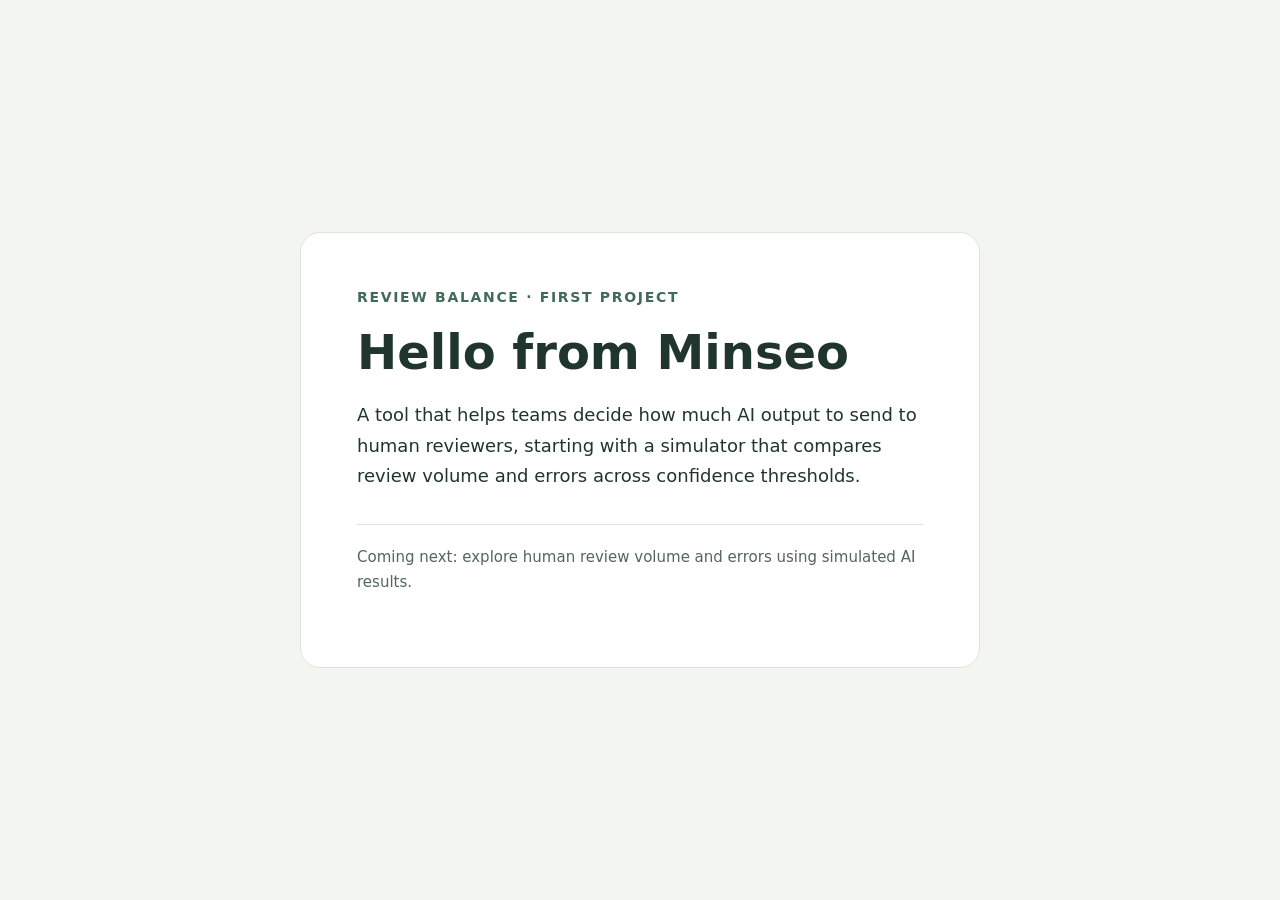
==== index.html @ 01564bc0 "Add hello page" ====
<!DOCTYPE html>
<html lang="en">
<head>
  <meta charset="UTF-8">
  <meta name="viewport" content="width=device-width, initial-scale=1.0">
  <title>Review Balance</title>
  <style>
    * { box-sizing: border-box; }
    body { margin: 0; min-height: 100vh; display: grid; place-items: center; padding: 24px; background: #f3f5f1; color: #20352d; font-family: system-ui, sans-serif; }
    main { width: 100%; max-width: 680px; padding: clamp(24px, 6vw, 56px); background: white; border: 1px solid #dce4dc; border-radius: 20px; }
    .label { color: #426b57; font-size: 14px; font-weight: 700; letter-spacing: .12em; text-transform: uppercase; }
    h1 { font-size: clamp(32px, 6vw, 48px); line-height: 1.15; margin: 20px 0; }
    p { font-size: 18px; line-height: 1.7; }
    .status { margin-top: 32px; padding-top: 20px; border-top: 1px solid #dce4dc; color: #53665a; font-size: 15px; }
  </style>
</head>
<body>
  <main>
    <div class="label">Review Balance · First project</div>
    <h1>Hello from Minseo</h1>
    <p>A tool that helps teams decide how much AI output to send to human reviewers, starting with a simulator that compares review volume and errors across confidence thresholds.</p>
    <p class="status">Coming next: explore human review volume and errors using simulated AI results.</p>
  </main>
</body>
</html>
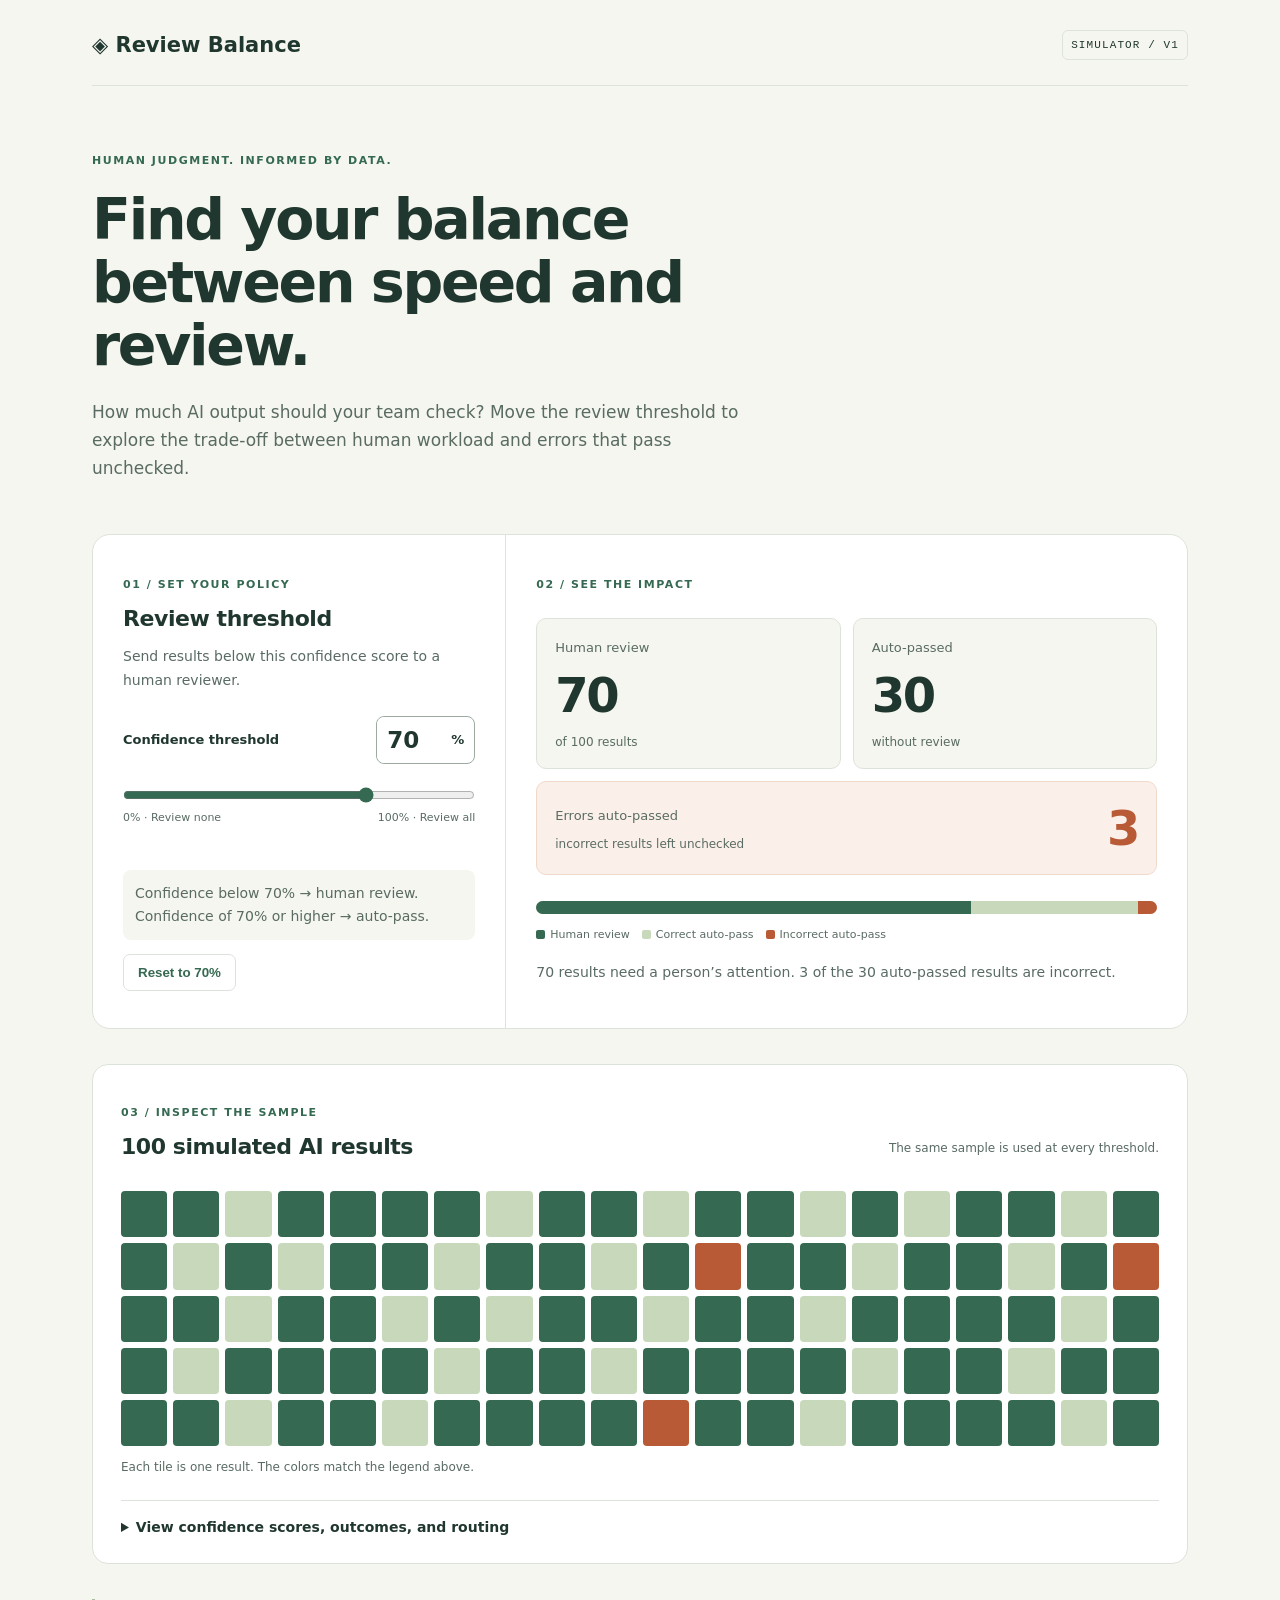
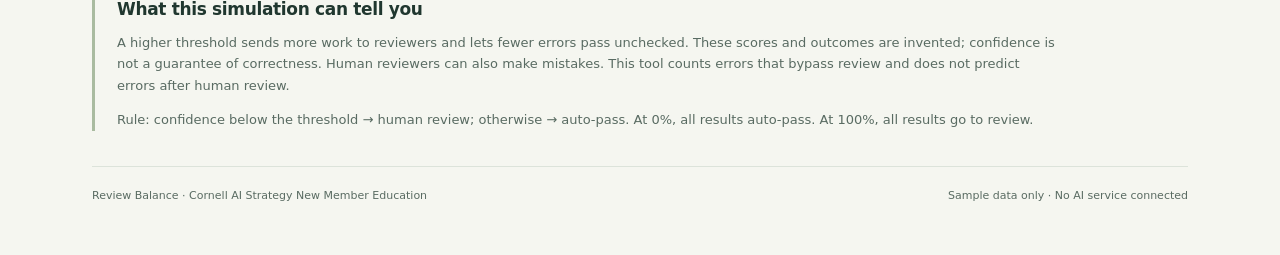
==== commit 195b3a48: "Build Version 1" ====
--- a/index.html
+++ b/index.html
@@ -3,23 +3,27 @@
 <head>
   <meta charset="UTF-8">
   <meta name="viewport" content="width=device-width, initial-scale=1.0">
-  <title>Review Balance</title>
-  <style>
-    * { box-sizing: border-box; }
-    body { margin: 0; min-height: 100vh; display: grid; place-items: center; padding: 24px; background: #f3f5f1; color: #20352d; font-family: system-ui, sans-serif; }
-    main { width: 100%; max-width: 680px; padding: clamp(24px, 6vw, 56px); background: white; border: 1px solid #dce4dc; border-radius: 20px; }
-    .label { color: #426b57; font-size: 14px; font-weight: 700; letter-spacing: .12em; text-transform: uppercase; }
-    h1 { font-size: clamp(32px, 6vw, 48px); line-height: 1.15; margin: 20px 0; }
-    p { font-size: 18px; line-height: 1.7; }
-    .status { margin-top: 32px; padding-top: 20px; border-top: 1px solid #dce4dc; color: #53665a; font-size: 15px; }
-  </style>
+  <title>Review Balance — Human review simulator</title>
+  <link rel="stylesheet" href="style.css">
+  <script src="script.js" defer></script>
 </head>
 <body>
   <main>
-    <div class="label">Review Balance · First project</div>
-    <h1>Hello from Minseo</h1>
-    <p>A tool that helps teams decide how much AI output to send to human reviewers, starting with a simulator that compares review volume and errors across confidence thresholds.</p>
-    <p class="status">Coming next: explore human review volume and errors using simulated AI results.</p>
+    <header><a class="brand" href="index.html">◈ Review Balance</a><span class="badge">SIMULATOR / V1</span></header>
+    <section class="intro"><p class="eyebrow">HUMAN JUDGMENT. INFORMED BY DATA.</p><h1>Find your balance<br>between speed and review.</h1><p>How much AI output should your team check? Move the review threshold to explore the trade-off between human workload and errors that pass unchecked.</p></section>
+    <section class="workspace" aria-label="Review simulator">
+      <div class="controls"><p class="eyebrow">01 / SET YOUR POLICY</p><h2>Review threshold</h2><p>Send results below this confidence score to a human reviewer.</p>
+        <label class="number-label" for="threshold">Confidence threshold <span class="number-wrap"><input id="threshold" type="number" min="0" max="100" step="1" value="70" aria-describedby="policy error"><span>%</span></span></label>
+        <label class="sr-only" for="slider">Adjust confidence threshold</label><input id="slider" type="range" min="0" max="100" step="1" value="70"><div class="range-labels"><span>0% · Review none</span><span>100% · Review all</span></div>
+        <p id="error" role="alert"></p><p id="policy" class="policy"></p><button id="reset" type="button">Reset to 70%</button>
+      </div>
+      <div class="results"><p class="eyebrow">02 / SEE THE IMPACT</p><div class="metrics" aria-live="polite" aria-atomic="true"><article><p>Human review</p><strong id="review">—</strong><span>of 100 results</span></article><article><p>Auto-passed</p><strong id="passed">—</strong><span>without review</span></article><article class="error-card"><p>Errors auto-passed</p><strong id="errors">—</strong><span>incorrect results left unchecked</span></article></div>
+        <div class="bar" aria-hidden="true"><div id="review-bar"></div><div id="pass-bar"></div><div id="error-bar"></div></div><div class="legend"><span><i class="review-dot"></i>Human review</span><span><i class="pass-dot"></i>Correct auto-pass</span><span><i class="error-dot"></i>Incorrect auto-pass</span></div><p id="summary" class="summary"></p>
+      </div>
+    </section>
+    <section class="dataset"><div class="section-heading"><div><p class="eyebrow">03 / INSPECT THE SAMPLE</p><h2>100 simulated AI results</h2></div><p>The same sample is used at every threshold.</p></div><div id="grid" class="grid" aria-hidden="true"></div><p class="hint">Each tile is one result. The colors match the legend above.</p><details><summary>View confidence scores, outcomes, and routing</summary><div class="table-scroll"><table><caption class="sr-only">Simulated results and review decisions</caption><thead><tr><th>Result</th><th>Confidence</th><th>Actual outcome</th><th>Decision</th></tr></thead><tbody id="rows"></tbody></table></div></details></section>
+    <aside><h2>What this simulation can tell you</h2><p>A higher threshold sends more work to reviewers and lets fewer errors pass unchecked. These scores and outcomes are invented; confidence is not a guarantee of correctness. Human reviewers can also make mistakes. This tool counts errors that bypass review and does not predict errors after human review.</p><p>Rule: confidence below the threshold → human review; otherwise → auto-pass. At 0%, all results auto-pass. At 100%, all results go to review.</p></aside>
+    <footer>Review Balance · Cornell AI Strategy New Member Education <span>Sample data only · No AI service connected</span></footer>
   </main>
 </body>
 </html>
--- a/style.css
+++ b/style.css
@@ -0,0 +1 @@
+:root{color-scheme:light;--ink:#20372f;--muted:#596b62;--green:#356951;--line:#dce3da;--bg:#f5f6f0;--amber:#b75a35}*{box-sizing:border-box}body{margin:0;background:var(--bg);color:var(--ink);font-family:system-ui,-apple-system,sans-serif}main{max-width:1160px;margin:auto;padding:30px 32px}header{display:flex;justify-content:space-between;align-items:center;gap:15px;padding-bottom:25px;border-bottom:1px solid var(--line)}.brand{font-size:21px;font-weight:750;color:var(--ink);text-decoration:none}.badge{font:11px monospace;letter-spacing:.1em;border:1px solid var(--line);padding:8px;border-radius:6px}.intro{padding:55px 0 35px;max-width:810px}.eyebrow{font-size:11px!important;font-weight:750;letter-spacing:.14em;color:var(--green)}h1{font-size:clamp(34px,5vw,57px);line-height:1.1;letter-spacing:-.04em;margin:18px 0 22px}p{line-height:1.65;color:var(--muted)}.intro>p:last-child{max-width:660px;font-size:17px}h2{font-size:22px;letter-spacing:-.02em;margin:12px 0}.workspace{display:grid;grid-template-columns: .85fr 1.4fr;background:white;border:1px solid var(--line);border-radius:18px;overflow:hidden}.controls,.results{padding:30px}.controls{border-right:1px solid var(--line)}.controls>p{font-size:14px}.number-label{display:flex;justify-content:space-between;align-items:center;gap:8px;font-size:13px;font-weight:650;margin-top:24px}.number-wrap{display:flex;align-items:center;border:1px solid #9cab9e;border-radius:8px;padding-right:10px}input[type=number]{width:74px;padding:10px 4px 10px 10px;border:0;border-radius:8px;font:600 23px system-ui;color:var(--ink)}input[type=range]{width:100%;margin:23px 0 8px;accent-color:var(--green);cursor:pointer}.range-labels{display:flex;justify-content:space-between;gap:8px;font-size:11px;color:var(--muted)}#error{color:#a33e24;min-height:22px;font-size:13px;margin:10px 0}.policy{padding:12px;background:var(--bg);border-radius:8px;min-height:70px}button{background:white;color:var(--green);border:1px solid var(--line);border-radius:7px;padding:10px 14px;cursor:pointer;font-weight:650}button:hover{background:var(--bg)}:focus-visible{outline:3px solid #be802c;outline-offset:4px}.metrics{display:grid;grid-template-columns:repeat(2,minmax(0,1fr));gap:12px;margin-top:24px}.metrics article{padding:18px;background:var(--bg);border:1px solid var(--line);border-radius:10px}.metrics p{margin:0;font-size:13px}.metrics strong{display:block;font-size:48px;letter-spacing:-.05em;margin:8px 0}.metrics span{font-size:12px;color:var(--muted)}.metrics .error-card{grid-column:1/-1;display:grid;grid-template-columns:1fr auto;align-items:center;background:#fbf0e9;border-color:#efd9cb}.error-card strong{grid-column:2;grid-row:1/3;color:var(--amber);margin:0}.bar{display:flex;height:13px;border-radius:20px;overflow:hidden;margin:26px 0 14px;background:var(--line)}#review-bar,.review-dot,.grid .review{background:var(--green)}#pass-bar,.pass-dot,.grid .pass{background:#c8d9bb}#error-bar,.error-dot,.grid .error{background:var(--amber)}.legend{display:flex;flex-wrap:wrap;gap:12px;font-size:11px;color:var(--muted)}.legend span{display:flex;align-items:center;gap:5px}.legend i{width:9px;height:9px;border-radius:2px}.summary{font-size:14px;margin-top:20px}.dataset{margin:35px 0;border:1px solid var(--line);border-radius:16px;padding:28px;background:#fff}.section-heading{display:flex;justify-content:space-between;align-items:end;gap:20px}.section-heading>p,.hint{font-size:12px}.grid{display:grid;grid-template-columns:repeat(20,minmax(0,1fr));gap:6px;margin-top:20px}.tile{aspect-ratio:1;border-radius:4px}details{border-top:1px solid var(--line);margin-top:22px;padding-top:18px}summary{cursor:pointer;font-size:14px;font-weight:600}.table-scroll{max-height:310px;overflow:auto;margin-top:15px}table{width:100%;border-collapse:collapse;text-align:left;font-size:13px}th,td{padding:10px;border-bottom:1px solid var(--line)}th{position:sticky;top:0;background:var(--bg)}aside{border-left:3px solid #a9bba0;padding:0 22px;margin:30px 0}aside h2{font-size:17px}aside p{font-size:13px;max-width:940px}footer{border-top:1px solid var(--line);padding:22px 0;display:flex;justify-content:space-between;gap:15px;font-size:11px;color:var(--muted);margin-top:35px}.sr-only{position:absolute;width:1px;height:1px;padding:0;margin:-1px;overflow:hidden;clip:rect(0,0,0,0);white-space:nowrap;border:0}@media(max-width:760px){main{padding:20px}.intro{padding-top:35px}.workspace{grid-template-columns:1fr}.controls{border-right:0;border-bottom:1px solid var(--line)}.controls,.results,.dataset{padding:22px}.section-heading{display:block}.grid{grid-template-columns:repeat(10,minmax(0,1fr));gap:5px}footer{flex-direction:column}.metrics strong{font-size:40px}th,td{padding:8px 6px}}
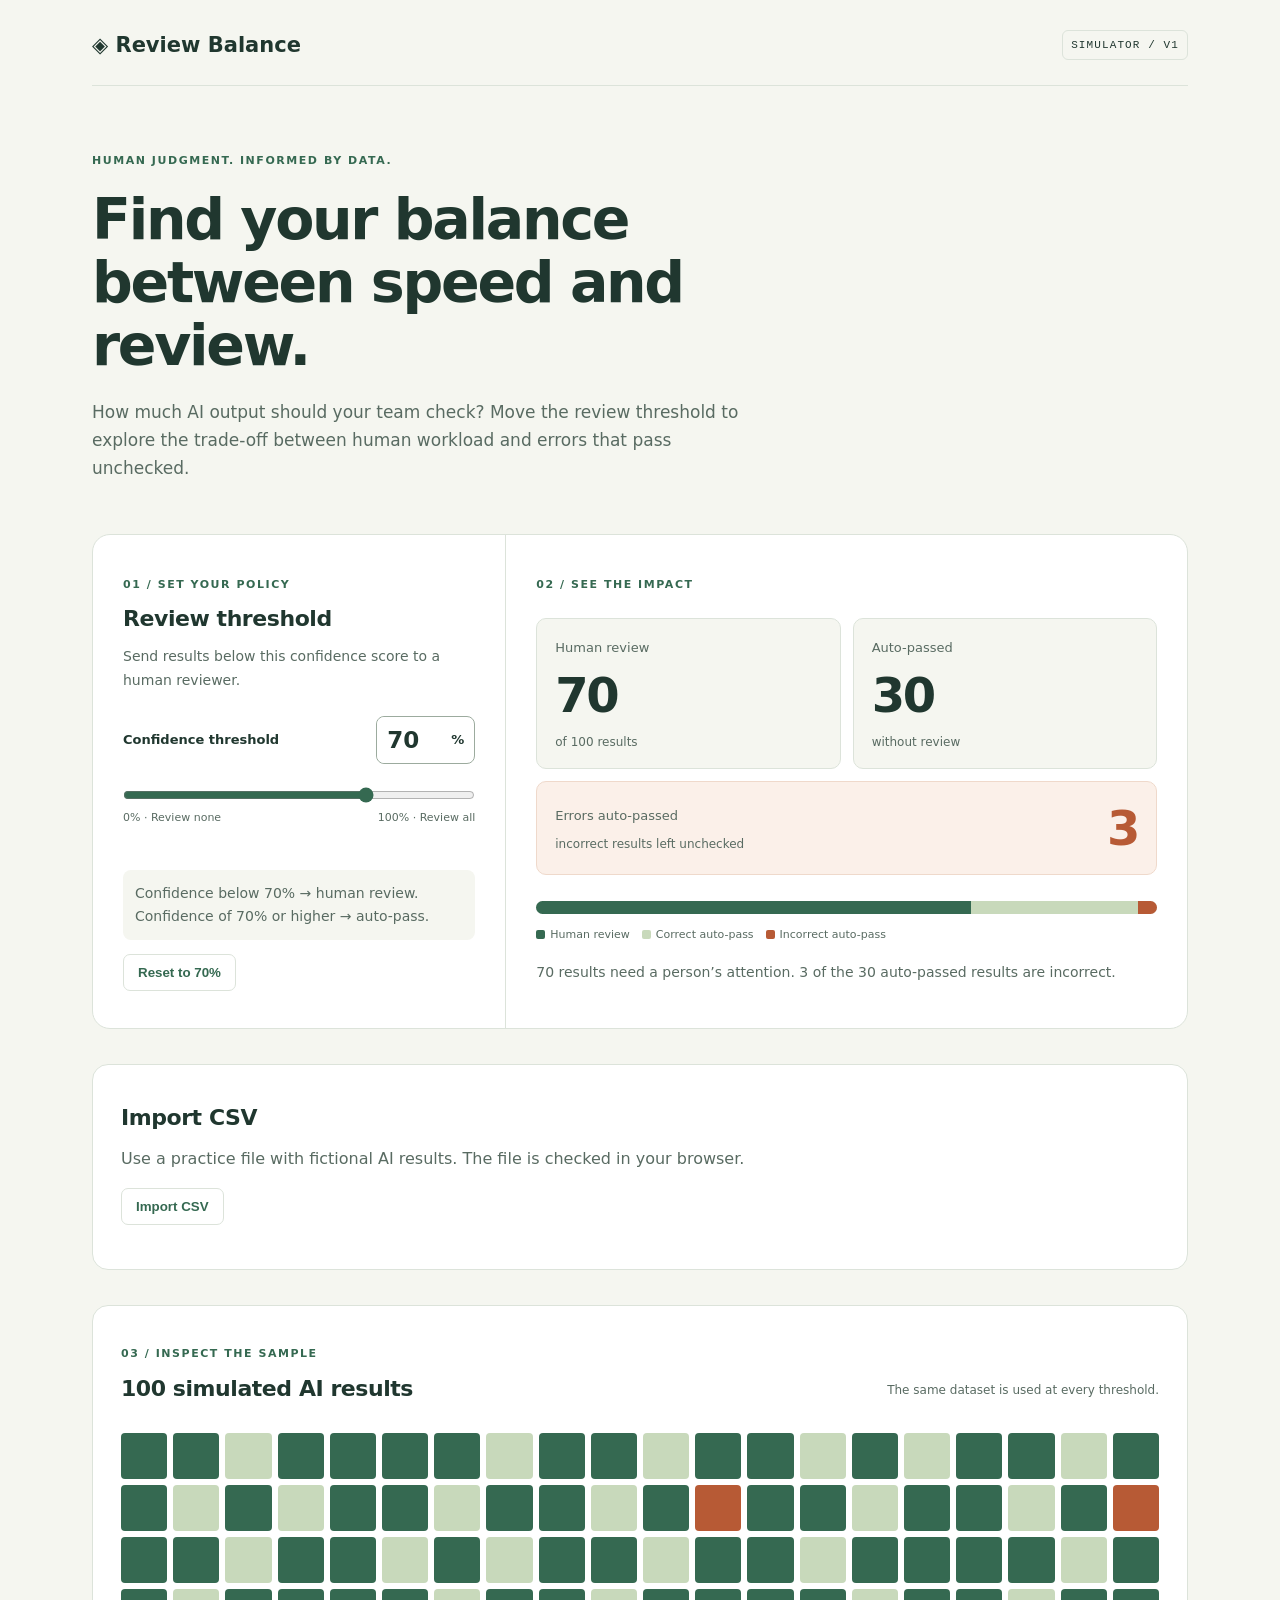
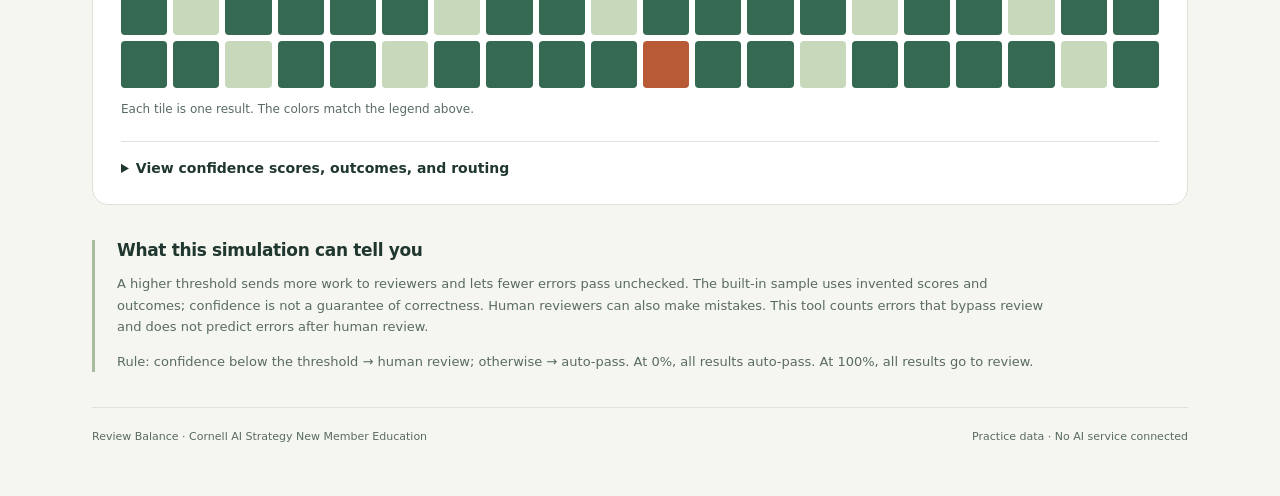
==== commit 7b782846: "Add CSV import with validation" ====
--- a/index.html
+++ b/index.html
@@ -5,6 +5,9 @@
   <meta name="viewport" content="width=device-width, initial-scale=1.0">
   <title>Review Balance — Human review simulator</title>
   <link rel="stylesheet" href="style.css">
+  <script src="data/clean.js" defer></script>
+  <script src="data/schema.js" defer></script>
+  <script src="data/validate.js" defer></script>
   <script src="script.js" defer></script>
 </head>
 <body>
@@ -17,13 +20,22 @@
         <label class="sr-only" for="slider">Adjust confidence threshold</label><input id="slider" type="range" min="0" max="100" step="1" value="70"><div class="range-labels"><span>0% · Review none</span><span>100% · Review all</span></div>
         <p id="error" role="alert"></p><p id="policy" class="policy"></p><button id="reset" type="button">Reset to 70%</button>
       </div>
-      <div class="results"><p class="eyebrow">02 / SEE THE IMPACT</p><div class="metrics" aria-live="polite" aria-atomic="true"><article><p>Human review</p><strong id="review">—</strong><span>of 100 results</span></article><article><p>Auto-passed</p><strong id="passed">—</strong><span>without review</span></article><article class="error-card"><p>Errors auto-passed</p><strong id="errors">—</strong><span>incorrect results left unchecked</span></article></div>
+      <div class="results"><p class="eyebrow">02 / SEE THE IMPACT</p><div class="metrics" aria-live="polite" aria-atomic="true"><article><p>Human review</p><strong id="review">—</strong><span>of <span id="result-count">100</span> results</span></article><article><p>Auto-passed</p><strong id="passed">—</strong><span>without review</span></article><article class="error-card"><p>Errors auto-passed</p><strong id="errors">—</strong><span>incorrect results left unchecked</span></article></div>
         <div class="bar" aria-hidden="true"><div id="review-bar"></div><div id="pass-bar"></div><div id="error-bar"></div></div><div class="legend"><span><i class="review-dot"></i>Human review</span><span><i class="pass-dot"></i>Correct auto-pass</span><span><i class="error-dot"></i>Incorrect auto-pass</span></div><p id="summary" class="summary"></p>
       </div>
     </section>
-    <section class="dataset"><div class="section-heading"><div><p class="eyebrow">03 / INSPECT THE SAMPLE</p><h2>100 simulated AI results</h2></div><p>The same sample is used at every threshold.</p></div><div id="grid" class="grid" aria-hidden="true"></div><p class="hint">Each tile is one result. The colors match the legend above.</p><details><summary>View confidence scores, outcomes, and routing</summary><div class="table-scroll"><table><caption class="sr-only">Simulated results and review decisions</caption><thead><tr><th>Result</th><th>Confidence</th><th>Actual outcome</th><th>Decision</th></tr></thead><tbody id="rows"></tbody></table></div></details></section>
-    <aside><h2>What this simulation can tell you</h2><p>A higher threshold sends more work to reviewers and lets fewer errors pass unchecked. These scores and outcomes are invented; confidence is not a guarantee of correctness. Human reviewers can also make mistakes. This tool counts errors that bypass review and does not predict errors after human review.</p><p>Rule: confidence below the threshold → human review; otherwise → auto-pass. At 0%, all results auto-pass. At 100%, all results go to review.</p></aside>
-    <footer>Review Balance · Cornell AI Strategy New Member Education <span>Sample data only · No AI service connected</span></footer>
+    <section class="dataset" aria-labelledby="import-title">
+      <h2 id="import-title">Import CSV</h2>
+      <p>Use a practice file with fictional AI results. The file is checked in your browser.</p>
+      <button id="import-button" type="button">Import CSV</button>
+      <input id="import-file" type="file" accept=".csv,text/csv" hidden>
+      <button id="use-sample" type="button" hidden>Use sample data</button>
+      <p id="import-status" role="status"></p>
+      <ul id="import-issues" hidden></ul>
+    </section>
+    <section class="dataset"><div class="section-heading"><div><p class="eyebrow">03 / INSPECT THE SAMPLE</p><h2 id="dataset-title">100 simulated AI results</h2></div><p>The same dataset is used at every threshold.</p></div><div id="grid" class="grid" aria-hidden="true"></div><p class="hint">Each tile is one result. The colors match the legend above.</p><details><summary>View confidence scores, outcomes, and routing</summary><div class="table-scroll"><table><caption class="sr-only">Simulated results and review decisions</caption><thead><tr><th>Result</th><th>Confidence</th><th>Actual outcome</th><th>Decision</th></tr></thead><tbody id="rows"></tbody></table></div></details></section>
+    <aside><h2>What this simulation can tell you</h2><p>A higher threshold sends more work to reviewers and lets fewer errors pass unchecked. The built-in sample uses invented scores and outcomes; confidence is not a guarantee of correctness. Human reviewers can also make mistakes. This tool counts errors that bypass review and does not predict errors after human review.</p><p>Rule: confidence below the threshold → human review; otherwise → auto-pass. At 0%, all results auto-pass. At 100%, all results go to review.</p></aside>
+    <footer>Review Balance · Cornell AI Strategy New Member Education <span>Practice data · No AI service connected</span></footer>
   </main>
 </body>
 </html>
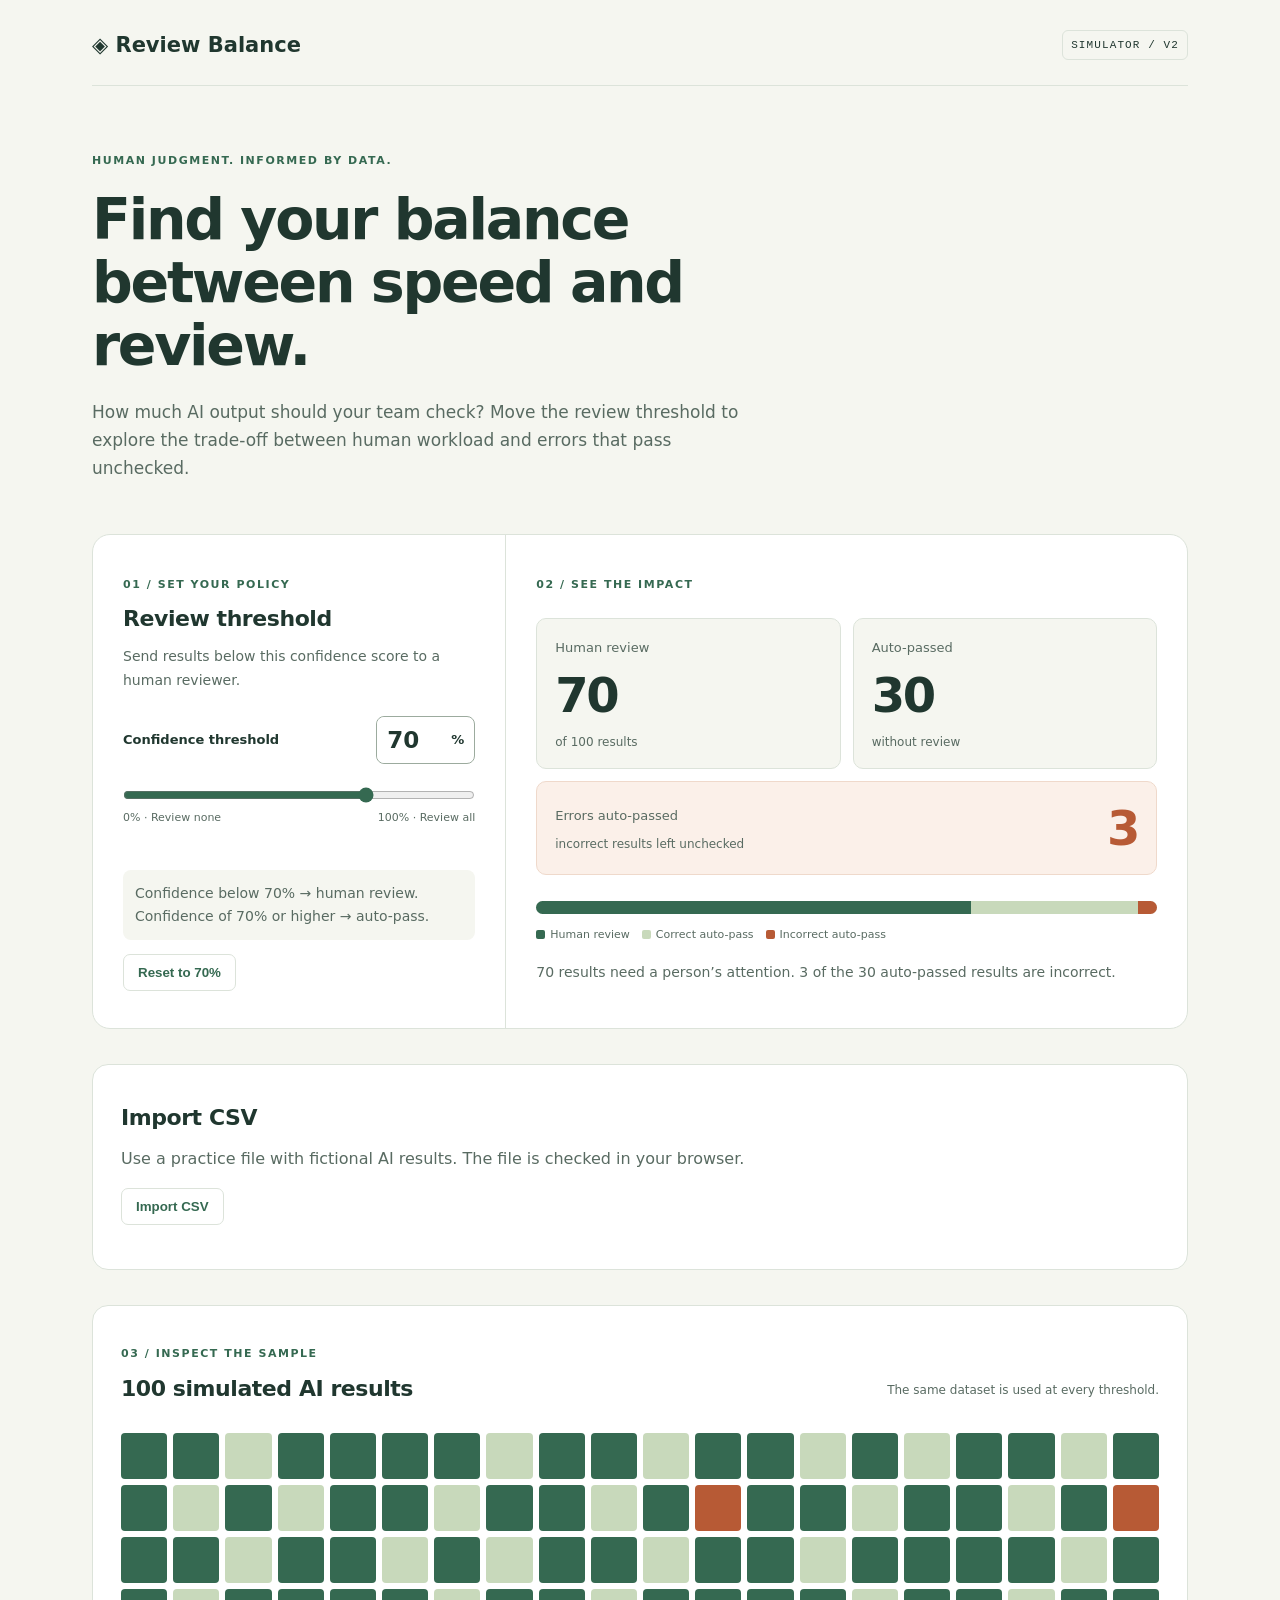
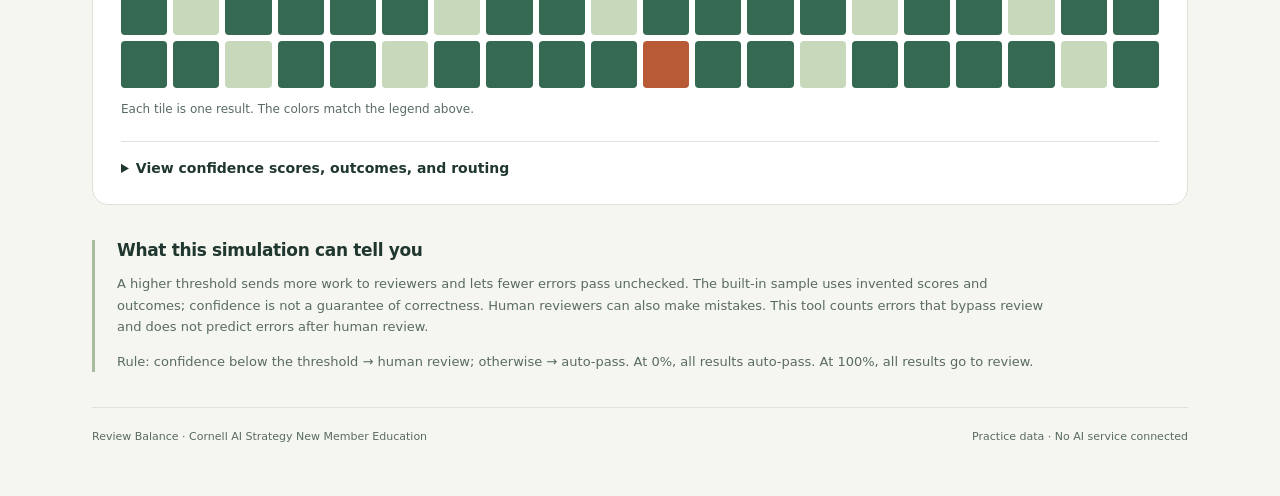
==== commit ee84e024: "Update simulator badge to V2" ====
--- a/index.html
+++ b/index.html
@@ -12,7 +12,7 @@
 </head>
 <body>
   <main>
-    <header><a class="brand" href="index.html">◈ Review Balance</a><span class="badge">SIMULATOR / V1</span></header>
+    <header><a class="brand" href="index.html">◈ Review Balance</a><span class="badge">SIMULATOR / V2</span></header>
     <section class="intro"><p class="eyebrow">HUMAN JUDGMENT. INFORMED BY DATA.</p><h1>Find your balance<br>between speed and review.</h1><p>How much AI output should your team check? Move the review threshold to explore the trade-off between human workload and errors that pass unchecked.</p></section>
     <section class="workspace" aria-label="Review simulator">
       <div class="controls"><p class="eyebrow">01 / SET YOUR POLICY</p><h2>Review threshold</h2><p>Send results below this confidence score to a human reviewer.</p>
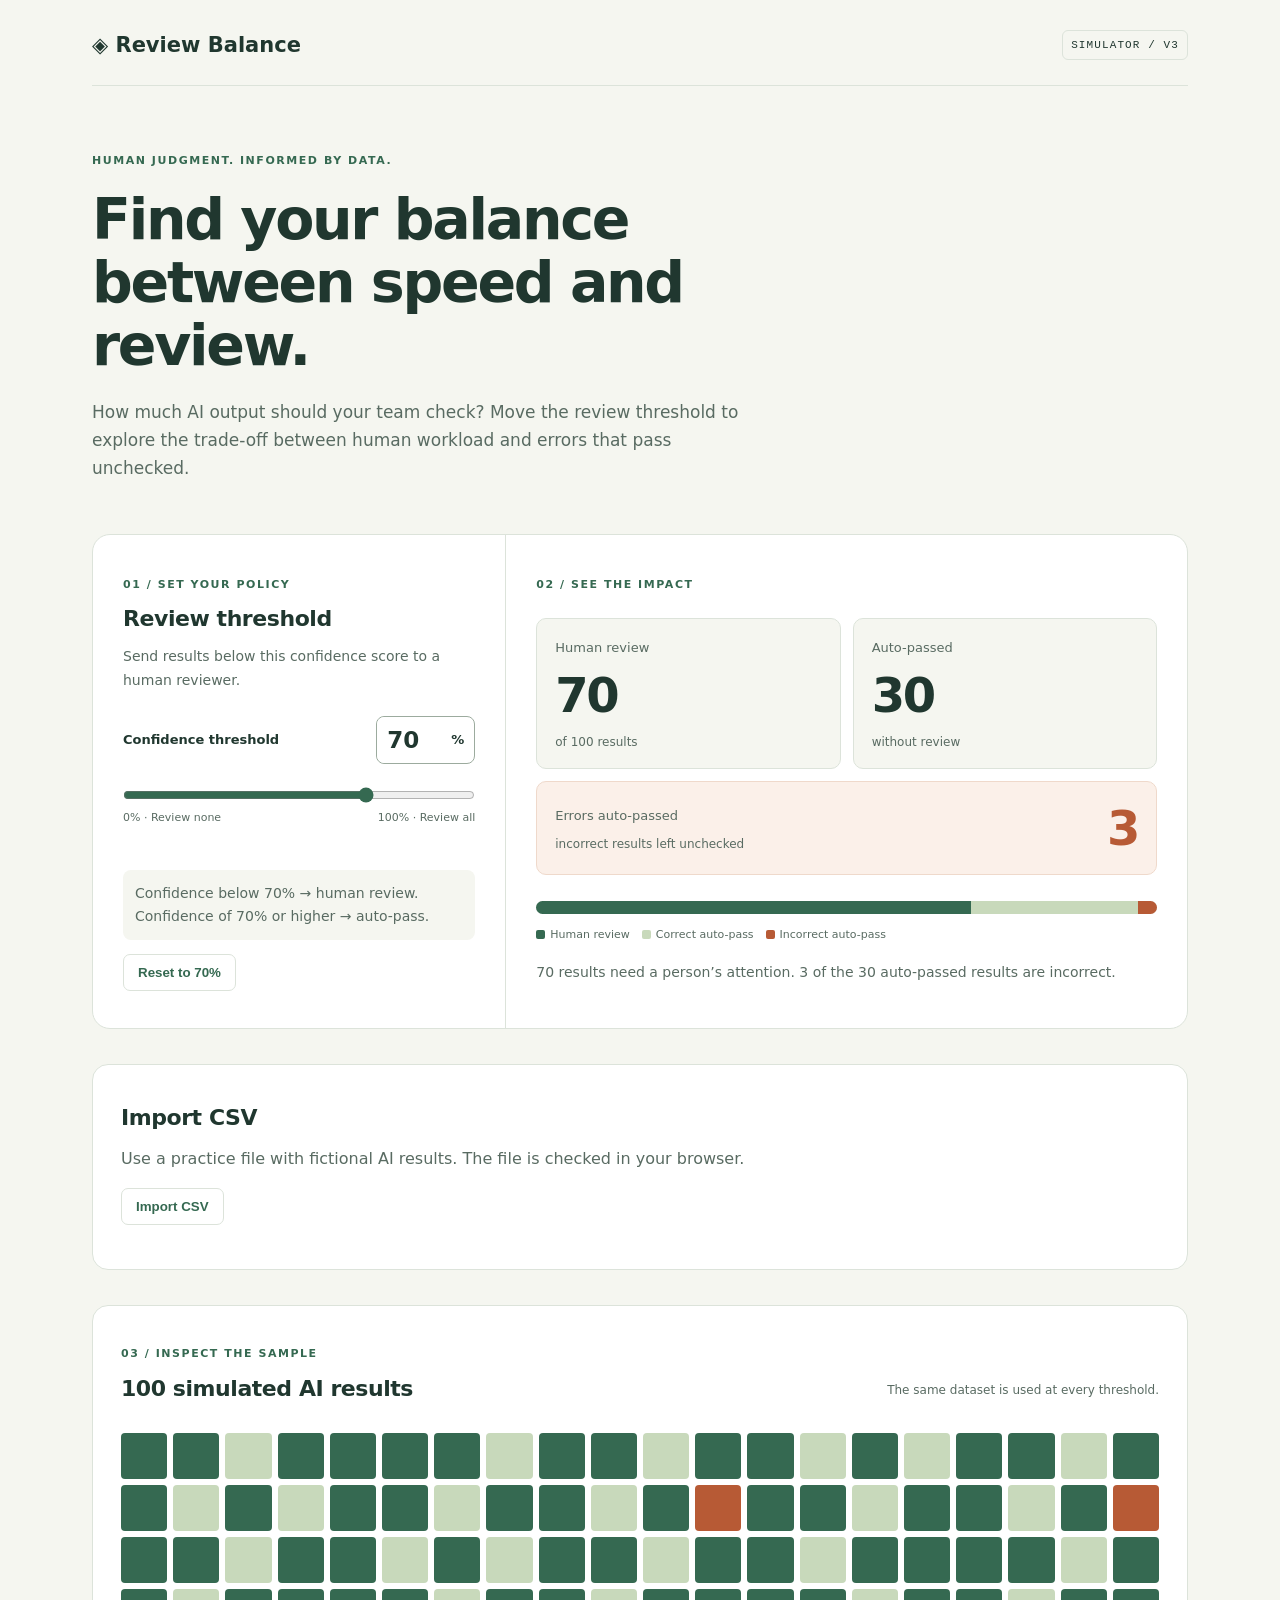
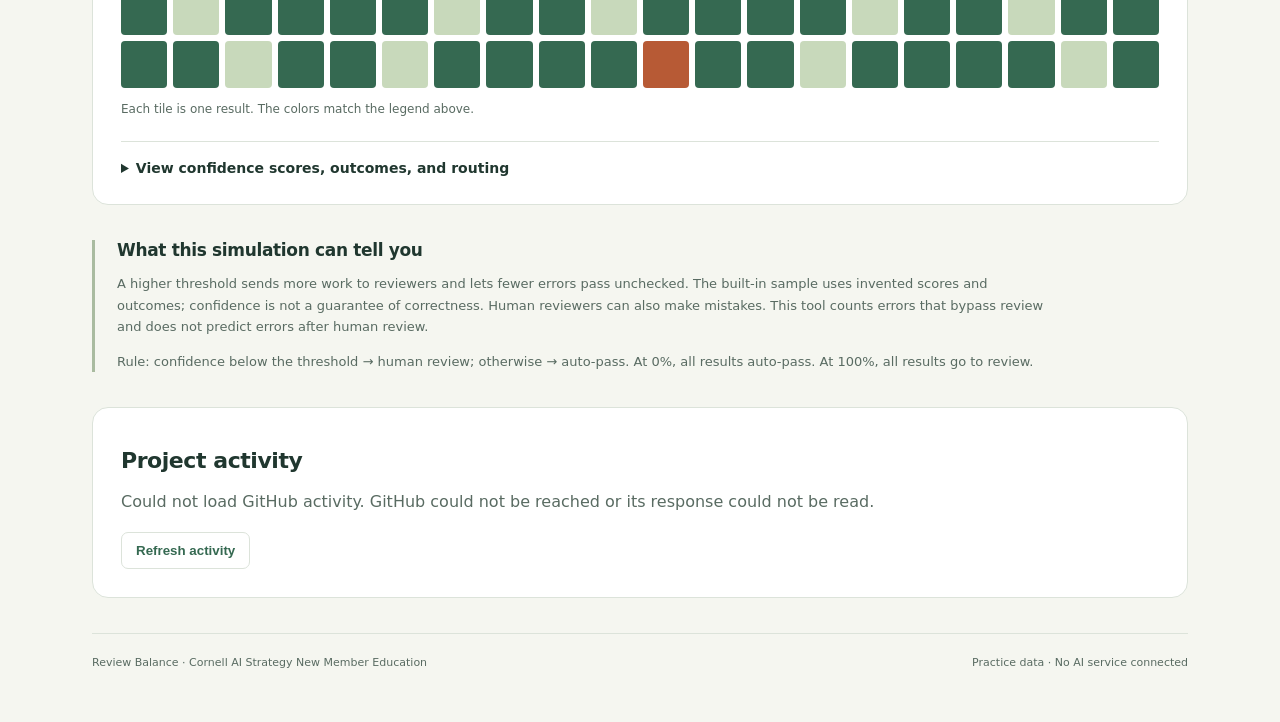
==== commit be5f5847: "Add live API feature" ====
--- a/index.html
+++ b/index.html
@@ -9,10 +9,11 @@
   <script src="data/schema.js" defer></script>
   <script src="data/validate.js" defer></script>
   <script src="script.js" defer></script>
+  <script src="api.js" defer></script>
 </head>
 <body>
   <main>
-    <header><a class="brand" href="index.html">◈ Review Balance</a><span class="badge">SIMULATOR / V2</span></header>
+    <header><a class="brand" href="index.html">◈ Review Balance</a><span class="badge">SIMULATOR / V3</span></header>
     <section class="intro"><p class="eyebrow">HUMAN JUDGMENT. INFORMED BY DATA.</p><h1>Find your balance<br>between speed and review.</h1><p>How much AI output should your team check? Move the review threshold to explore the trade-off between human workload and errors that pass unchecked.</p></section>
     <section class="workspace" aria-label="Review simulator">
       <div class="controls"><p class="eyebrow">01 / SET YOUR POLICY</p><h2>Review threshold</h2><p>Send results below this confidence score to a human reviewer.</p>
@@ -35,6 +36,11 @@
     </section>
     <section class="dataset"><div class="section-heading"><div><p class="eyebrow">03 / INSPECT THE SAMPLE</p><h2 id="dataset-title">100 simulated AI results</h2></div><p>The same dataset is used at every threshold.</p></div><div id="grid" class="grid" aria-hidden="true"></div><p class="hint">Each tile is one result. The colors match the legend above.</p><details><summary>View confidence scores, outcomes, and routing</summary><div class="table-scroll"><table><caption class="sr-only">Simulated results and review decisions</caption><thead><tr><th>Result</th><th>Confidence</th><th>Actual outcome</th><th>Decision</th></tr></thead><tbody id="rows"></tbody></table></div></details></section>
     <aside><h2>What this simulation can tell you</h2><p>A higher threshold sends more work to reviewers and lets fewer errors pass unchecked. The built-in sample uses invented scores and outcomes; confidence is not a guarantee of correctness. Human reviewers can also make mistakes. This tool counts errors that bypass review and does not predict errors after human review.</p><p>Rule: confidence below the threshold → human review; otherwise → auto-pass. At 0%, all results auto-pass. At 100%, all results go to review.</p></aside>
+    <section class="dataset" aria-labelledby="activity-title">
+      <h2 id="activity-title">Project activity</h2>
+      <p id="activity-status" role="status">Loading…</p>
+      <button id="refresh-activity" type="button">Refresh activity</button>
+    </section>
     <footer>Review Balance · Cornell AI Strategy New Member Education <span>Practice data · No AI service connected</span></footer>
   </main>
 </body>
